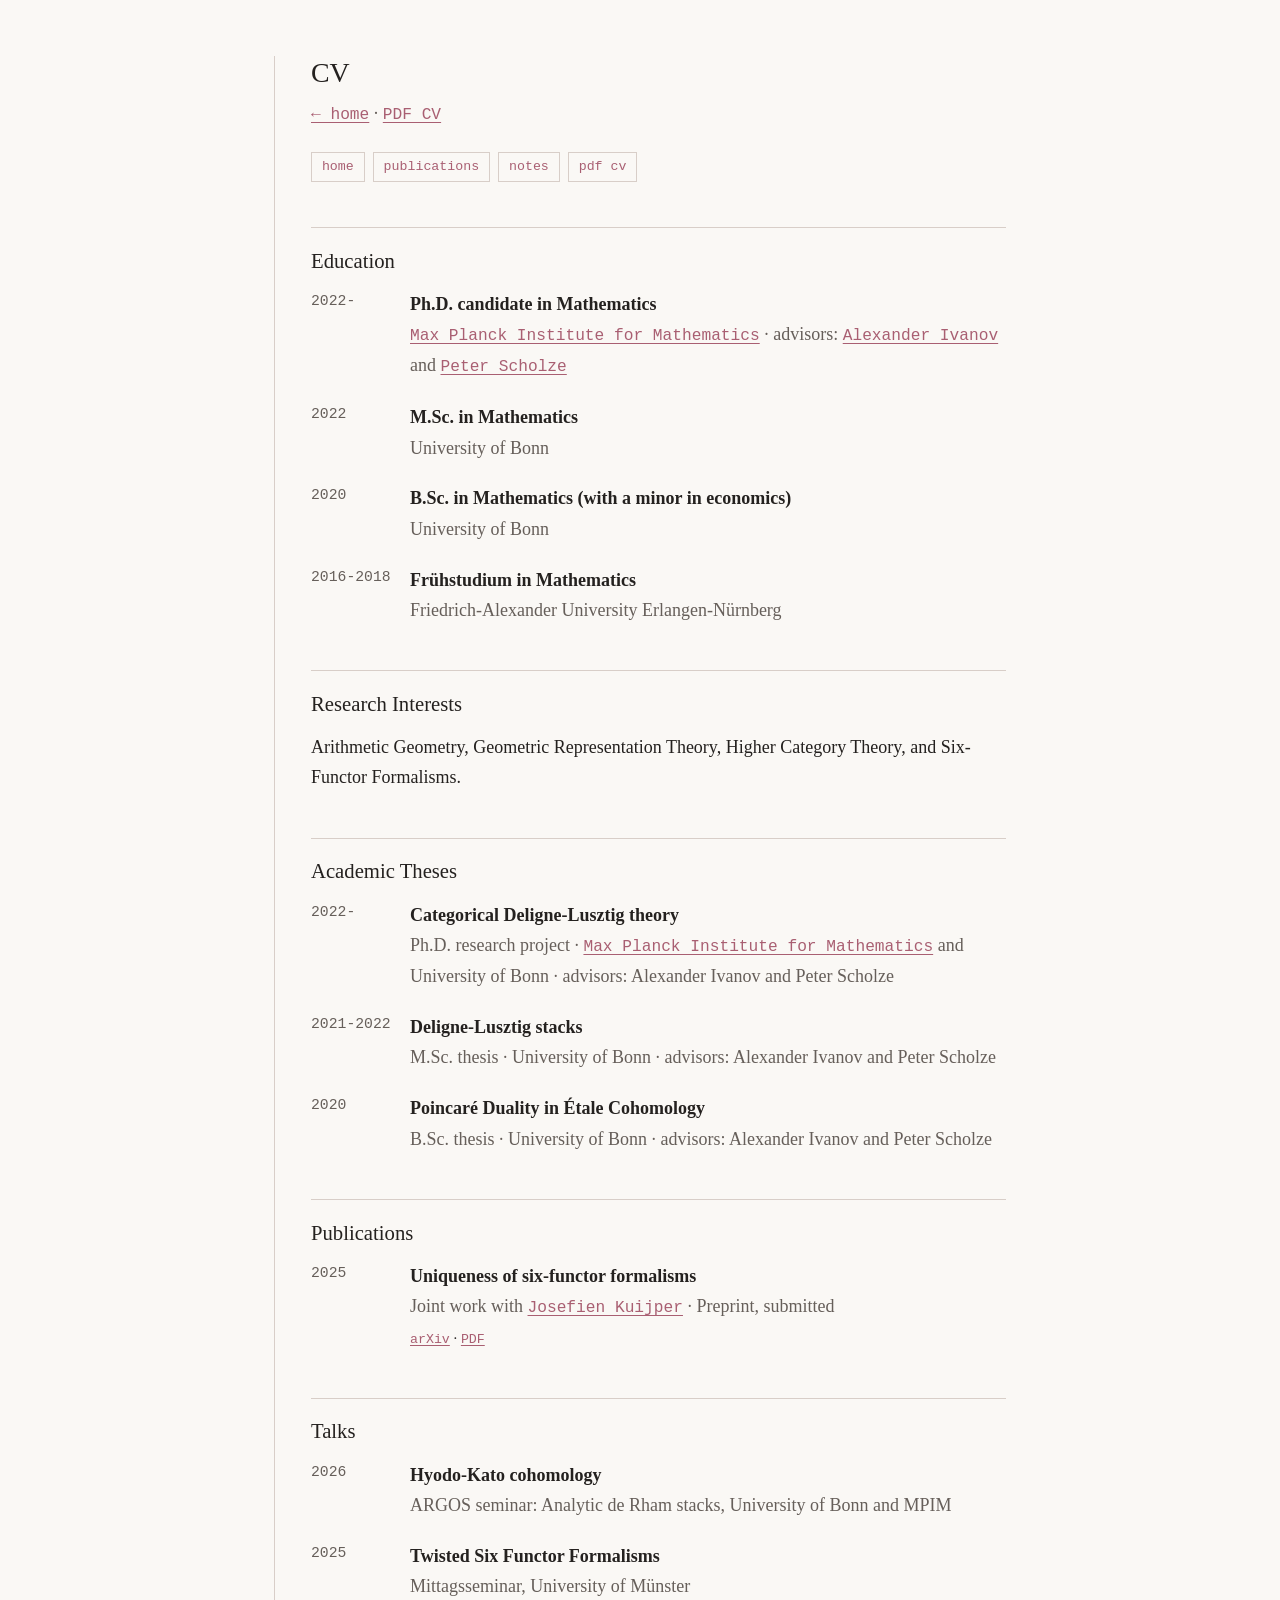
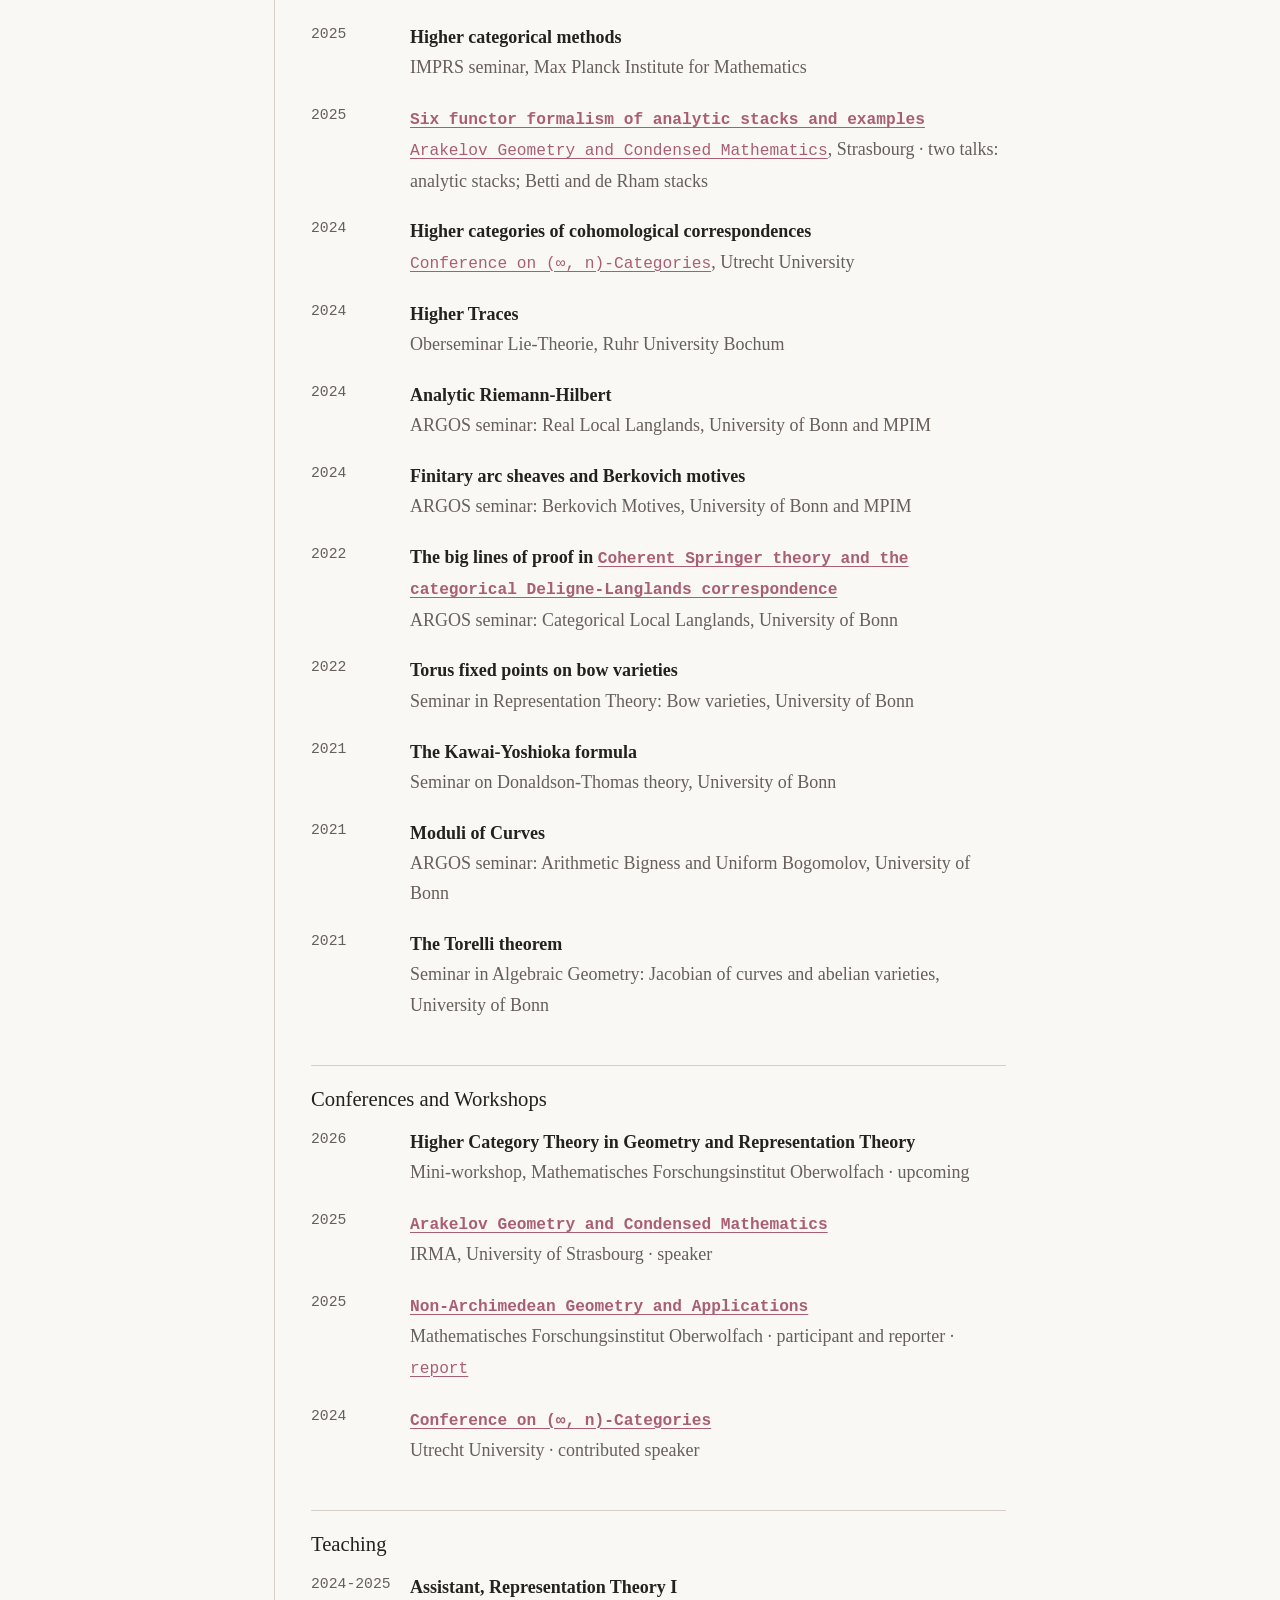
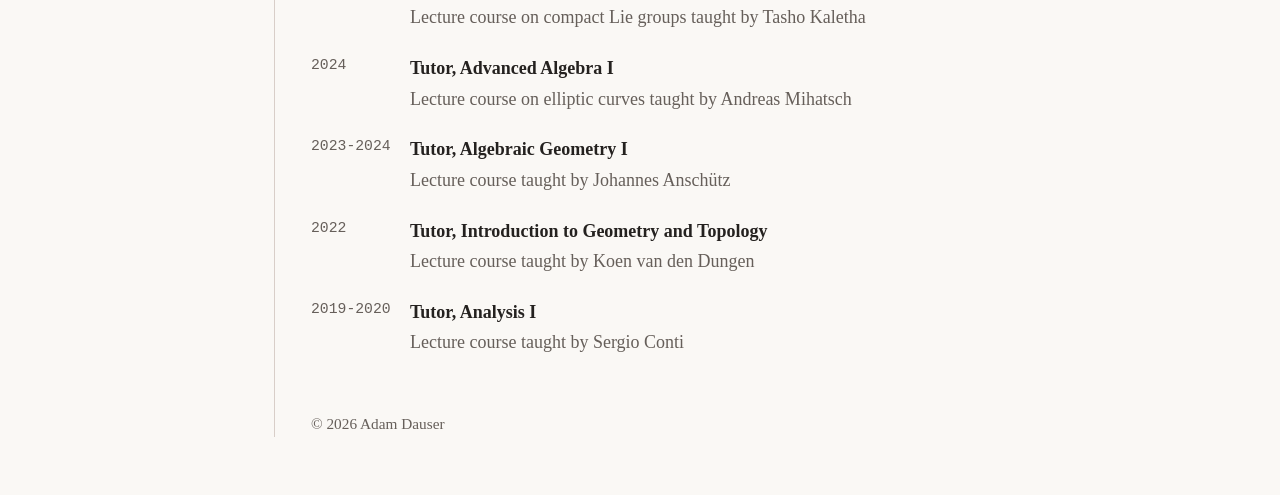
==== cv.html @ f24e63e9 "website built First stable version of the website" ====
<!doctype html>
<html lang="en">
<head>
  <meta charset="utf-8">
  <meta name="viewport" content="width=device-width, initial-scale=1">
  <title>Adam Dauser — CV</title>
  <meta name="description" content="Academic CV for Adam Dauser.">
  <meta name="theme-color" media="(prefers-color-scheme: light)" content="#faf8f5">
  <meta name="theme-color" media="(prefers-color-scheme: dark)" content="#151515">
  <meta property="og:title" content="Adam Dauser — CV">
  <meta property="og:description" content="Education, publications, talks, teaching, and projects.">
  <meta property="og:image" content="assets/social-preview.svg">
  <link rel="icon" href="assets/favicon.svg" type="image/svg+xml">
  <link rel="stylesheet" href="assets/style.css">
</head>
<body><div class="site"><main>
  <header>
    <h1>CV</h1>
    <p class="subtitle"><a href="index.html">← home</a> · <a href="cv/adam-dauser-cv.pdf">PDF CV</a></p>
    <nav><a class="pill" href="index.html">home</a><a class="pill" href="publications.html">publications</a><a class="pill" href="notes.html">notes</a><a class="pill" href="cv/adam-dauser-cv.pdf">pdf cv</a></nav>
  </header>

  <section>
    <h2>Education</h2>
    <div class="entry"><div class="year">2022-</div><div><strong>Ph.D. candidate in Mathematics</strong><br><span class="meta"><a href="https://www.mpim-bonn.mpg.de/peoplelist?plgroup=graduates">Max Planck Institute for Mathematics</a> · advisors: <a href="https://math.ruhr-uni-bochum.de/fakultaet/arbeitsbereiche/algebra/research-team-ivanov/team/prof-dr-alexander-ivanov/">Alexander Ivanov</a> and <a href="https://people.mpim-bonn.mpg.de/scholze/">Peter Scholze</a></span></div></div>
    <div class="entry"><div class="year">2022</div><div><strong>M.Sc. in Mathematics</strong><br><span class="meta">University of Bonn</span></div></div>
    <div class="entry"><div class="year">2020</div><div><strong>B.Sc. in Mathematics (with a minor in economics)</strong><br><span class="meta">University of Bonn</span></div></div>
    <div class="entry"><div class="year">2016-2018</div><div><strong>Frühstudium in Mathematics</strong><br><span class="meta">Friedrich-Alexander University Erlangen-Nürnberg</span></div></div>
  </section>

  <section>
    <h2>Research Interests</h2>
    <p>Arithmetic Geometry, Geometric Representation Theory, Higher Category Theory, and Six-Functor Formalisms.</p>
  </section>

  <section>
    <h2>Academic Theses</h2>
    <div class="entry"><div class="year">2022-</div><div><strong>Categorical Deligne-Lusztig theory</strong><br><span class="meta">Ph.D. research project · <a href="https://www.mpim-bonn.mpg.de/peoplelist?plgroup=graduates">Max Planck Institute for Mathematics</a> and University of Bonn · advisors: Alexander Ivanov and Peter Scholze</span></div></div>
    <div class="entry"><div class="year">2021-2022</div><div><strong>Deligne-Lusztig stacks</strong><br><span class="meta">M.Sc. thesis · University of Bonn · advisors: Alexander Ivanov and Peter Scholze</span></div></div>
    <div class="entry"><div class="year">2020</div><div><strong>Poincaré Duality in Étale Cohomology</strong><br><span class="meta">B.Sc. thesis · University of Bonn · advisors: Alexander Ivanov and Peter Scholze</span></div></div>
  </section>

  <section>
    <h2>Publications</h2>
    <div class="entry"><div class="year">2025</div><div><strong>Uniqueness of six-functor formalisms</strong><br><span class="meta">Joint work with <a href="https://sites.google.com/view/josefienkuijper">Josefien Kuijper</a> · Preprint, submitted</span><br><span class="links"><a href="https://arxiv.org/abs/2412.15780">arXiv</a> · <a href="https://arxiv.org/pdf/2412.15780">PDF</a></span></div></div>
  </section>

  <section>
    <h2>Talks</h2>
    <div class="entry"><div class="year">2026</div><div><strong>Hyodo-Kato cohomology</strong><br><span class="meta">ARGOS seminar: Analytic de Rham stacks, University of Bonn and MPIM</span></div></div>
    <div class="entry"><div class="year">2025</div><div><strong>Twisted Six Functor Formalisms</strong><br><span class="meta">Mittagsseminar, University of Münster</span></div></div>
    <div class="entry"><div class="year">2025</div><div><strong>Higher categorical methods</strong><br><span class="meta">IMPRS seminar, Max Planck Institute for Mathematics</span></div></div>
    <div class="entry"><div class="year">2025</div><div><strong><a href="https://lebras.perso.math.cnrs.fr/Notes_Dauser.pdf">Six functor formalism of analytic stacks and examples</a></strong><br><span class="meta"><a href="https://irma.math.unistra.fr/~lfu/Activities/Conference-Arakelov-and-Condensed.html">Arakelov Geometry and Condensed Mathematics</a>, Strasbourg · two talks: analytic stacks; Betti and de Rham stacks</span></div></div>
    <div class="entry"><div class="year">2024</div><div><strong>Higher categories of cohomological correspondences</strong><br><span class="meta"><a href="https://sites.google.com/view/inftyncategories">Conference on (∞, n)-Categories</a>, Utrecht University</span></div></div>
    <div class="entry"><div class="year">2024</div><div><strong>Higher Traces</strong><br><span class="meta">Oberseminar Lie-Theorie, Ruhr University Bochum</span></div></div>
    <div class="entry"><div class="year">2024</div><div><strong>Analytic Riemann-Hilbert</strong><br><span class="meta">ARGOS seminar: Real Local Langlands, University of Bonn and MPIM</span></div></div>
    <div class="entry"><div class="year">2024</div><div><strong>Finitary arc sheaves and Berkovich motives</strong><br><span class="meta">ARGOS seminar: Berkovich Motives, University of Bonn and MPIM</span></div></div>
    <div class="entry"><div class="year">2022</div><div><strong>The big lines of proof in <a href="https://arxiv.org/abs/2010.02321">Coherent Springer theory and the categorical Deligne-Langlands correspondence</a></strong><br><span class="meta">ARGOS seminar: Categorical Local Langlands, University of Bonn</span></div></div>
    <div class="entry"><div class="year">2022</div><div><strong>Torus fixed points on bow varieties</strong><br><span class="meta">Seminar in Representation Theory: Bow varieties, University of Bonn</span></div></div>
    <div class="entry"><div class="year">2021</div><div><strong>The Kawai-Yoshioka formula</strong><br><span class="meta">Seminar on Donaldson-Thomas theory, University of Bonn</span></div></div>
    <div class="entry"><div class="year">2021</div><div><strong>Moduli of Curves</strong><br><span class="meta">ARGOS seminar: Arithmetic Bigness and Uniform Bogomolov, University of Bonn</span></div></div>
    <div class="entry"><div class="year">2021</div><div><strong>The Torelli theorem</strong><br><span class="meta">Seminar in Algebraic Geometry: Jacobian of curves and abelian varieties, University of Bonn</span></div></div>
  </section>

  <section>
    <h2>Conferences and Workshops</h2>
    <div class="entry"><div class="year">2026</div><div><strong>Higher Category Theory in Geometry and Representation Theory</strong><br><span class="meta">Mini-workshop, Mathematisches Forschungsinstitut Oberwolfach · upcoming</span></div></div>
    <div class="entry"><div class="year">2025</div><div><strong><a href="https://irma.math.unistra.fr/~lfu/Activities/Conference-Arakelov-and-Condensed.html">Arakelov Geometry and Condensed Mathematics</a></strong><br><span class="meta">IRMA, University of Strasbourg · speaker</span></div></div>
    <div class="entry"><div class="year">2025</div><div><strong><a href="https://publications.mfo.de/handle/mfo/4342">Non-Archimedean Geometry and Applications</a></strong><br><span class="meta">Mathematisches Forschungsinstitut Oberwolfach · participant and reporter · <a href="https://publications.mfo.de/bitstream/handle/mfo/4342/OWR_2025_29.pdf?isAllowed=y&amp;sequence=1">report</a></span></div></div>
    <div class="entry"><div class="year">2024</div><div><strong><a href="https://sites.google.com/view/inftyncategories">Conference on (∞, n)-Categories</a></strong><br><span class="meta">Utrecht University · contributed speaker</span></div></div>
  </section>

  <section>
    <h2>Teaching</h2>
    <div class="entry"><div class="year">2024-2025</div><div><strong>Assistant, Representation Theory I</strong><br><span class="meta">Lecture course on compact Lie groups taught by Tasho Kaletha</span></div></div>
    <div class="entry"><div class="year">2024</div><div><strong>Tutor, Advanced Algebra I</strong><br><span class="meta">Lecture course on elliptic curves taught by Andreas Mihatsch</span></div></div>
    <div class="entry"><div class="year">2023-2024</div><div><strong>Tutor, Algebraic Geometry I</strong><br><span class="meta">Lecture course taught by Johannes Anschütz</span></div></div>
    <div class="entry"><div class="year">2022</div><div><strong>Tutor, Introduction to Geometry and Topology</strong><br><span class="meta">Lecture course taught by Koen van den Dungen</span></div></div>
    <div class="entry"><div class="year">2019-2020</div><div><strong>Tutor, Analysis I</strong><br><span class="meta">Lecture course taught by Sergio Conti</span></div></div>
  </section>

  <footer>© 2026 Adam Dauser</footer>
</main></div></body>
</html>
---- assets/style.css ----
:root {
  --bg: #faf8f5;
  --text: #24211f;
  --muted: #665f5a;
  --line: #d8cec8;
  --link: #a95f72;
  --link-bg: #f2dce2;
  --visited: #8d6973;
  --code-bg: #f3eee9;
}

@media (prefers-color-scheme: dark) {
  :root {
    --bg: #151515;
    --text: #e8e2dc;
    --muted: #b5aaa3;
    --line: #3b3431;
    --link: #e49aad;
    --link-bg: #3a242c;
    --visited: #c990a0;
    --code-bg: #222020;
  }
}

* {
  box-sizing: border-box;
}

html {
  font-size: 18px;
}

body {
  margin: 0;
  background: var(--bg);
  color: var(--text);
  font-family: Georgia, serif;
  line-height: 1.68;
}

::selection {
  background: var(--link-bg);
  color: var(--text);
}

.site {
  max-width: 780px;
  margin: 0 auto;
  padding: 56px 24px 72px;
}

main {
  border-left: 1px solid var(--line);
  padding-left: 2rem;
}

header {
  margin-bottom: 2.2rem;
}

h1, h2, h3, p, ul, ol, table {
  margin-top: 0;
}

h1 {
  font-family: Georgia, serif;
  font-size: 1.55rem;
  font-weight: normal;
  line-height: 1.2;
  letter-spacing: 0;
  margin-bottom: 0.45rem;
}

h2 {
  font-family: Georgia, serif;
  font-size: 1.15rem;
  font-weight: normal;
  line-height: 1.3;
  letter-spacing: 0;
  text-transform: none;
  margin-top: 2.5rem;
  margin-bottom: 0.8rem;
  border-top: 1px solid var(--line);
  padding-top: 1.1rem;
}

h3 {
  font-family: Georgia, serif;
  font-size: 1.05rem;
  font-weight: normal;
  line-height: 1.3;
  letter-spacing: 0;
  text-transform: none;
  margin-top: 1.4rem;
  margin-bottom: 0.25rem;
}

.subtitle, .meta, footer {
  color: var(--muted);
}

nav {
  display: flex;
  flex-wrap: wrap;
  gap: 0.45rem;
  margin-top: 1.3rem;
  font-size: 0.82rem;
}

a {
  color: var(--link);
  font-family: ui-monospace, SFMono-Regular, Menlo, Consolas, monospace;
  font-size: 0.9em;
  text-decoration-thickness: 1px;
  text-underline-offset: 0.18em;
}

a:visited {
  color: var(--visited);
}

a:hover {
  background: var(--link-bg);
}

.pill {
  display: inline-block;
  border: 1px solid var(--line);
  padding: 0.15rem 0.55rem;
  text-decoration: none;
  color: var(--link);
}

.pill:hover {
  background: var(--link-bg);
}

ul.clean {
  list-style: none;
  padding-left: 0;
}

ul.clean li {
  margin-bottom: 1rem;
}

.contact-list {
  display: grid;
  gap: 0.65rem;
  margin: 0;
}

.contact-list div {
  display: grid;
  grid-template-columns: 4.5rem 1fr;
  gap: 1rem;
}

.contact-list dt {
  color: var(--muted);
  font-family: ui-monospace, SFMono-Regular, Menlo, Consolas, monospace;
  font-size: 0.82rem;
}

.contact-list dd {
  margin: 0;
}

.entry {
  display: grid;
  grid-template-columns: 4.5rem 1fr;
  gap: 1rem;
  margin-bottom: 1.15rem;
}

.year {
  font-family: ui-monospace, SFMono-Regular, Menlo, Consolas, monospace;
  font-size: 0.82rem;
  color: var(--muted);
}

.links {
  font-size: 0.82rem;
}

table {
  width: 100%;
  border-collapse: collapse;
  margin-bottom: 1.4rem;
}

td, th {
  border-top: 1px solid var(--line);
  padding: 0.55rem 0;
  text-align: left;
  vertical-align: top;
}

img {
  max-width: 100%;
  height: auto;
}

footer {
  margin-top: 3rem;
  font-size: 0.85rem;
}

@media (max-width: 620px) {
  html {
    font-size: 16px;
  }

  .site {
    padding: 32px 18px 48px;
  }

  main {
    padding-left: 1.1rem;
  }

  .entry {
    grid-template-columns: 1fr;
    gap: 0.1rem;
  }

  .contact-list div {
    grid-template-columns: 1fr;
    gap: 0.1rem;
  }
}

@media print {
  :root {
    --bg: #ffffff;
    --text: #000000;
    --muted: #444444;
    --line: #bbbbbb;
    --link: #000000;
    --visited: #000000;
  }

  body {
    background: white;
    color: black;
    font-size: 12pt;
  }

  .site {
    max-width: none;
    padding: 0;
  }

  main {
    border-left: none;
    padding-left: 0;
  }

  nav, .no-print {
    display: none;
  }

  a::after {
    content: " (" attr(href) ")";
    font-size: 0.85em;
  }

  h2 {
    break-after: avoid;
  }
}
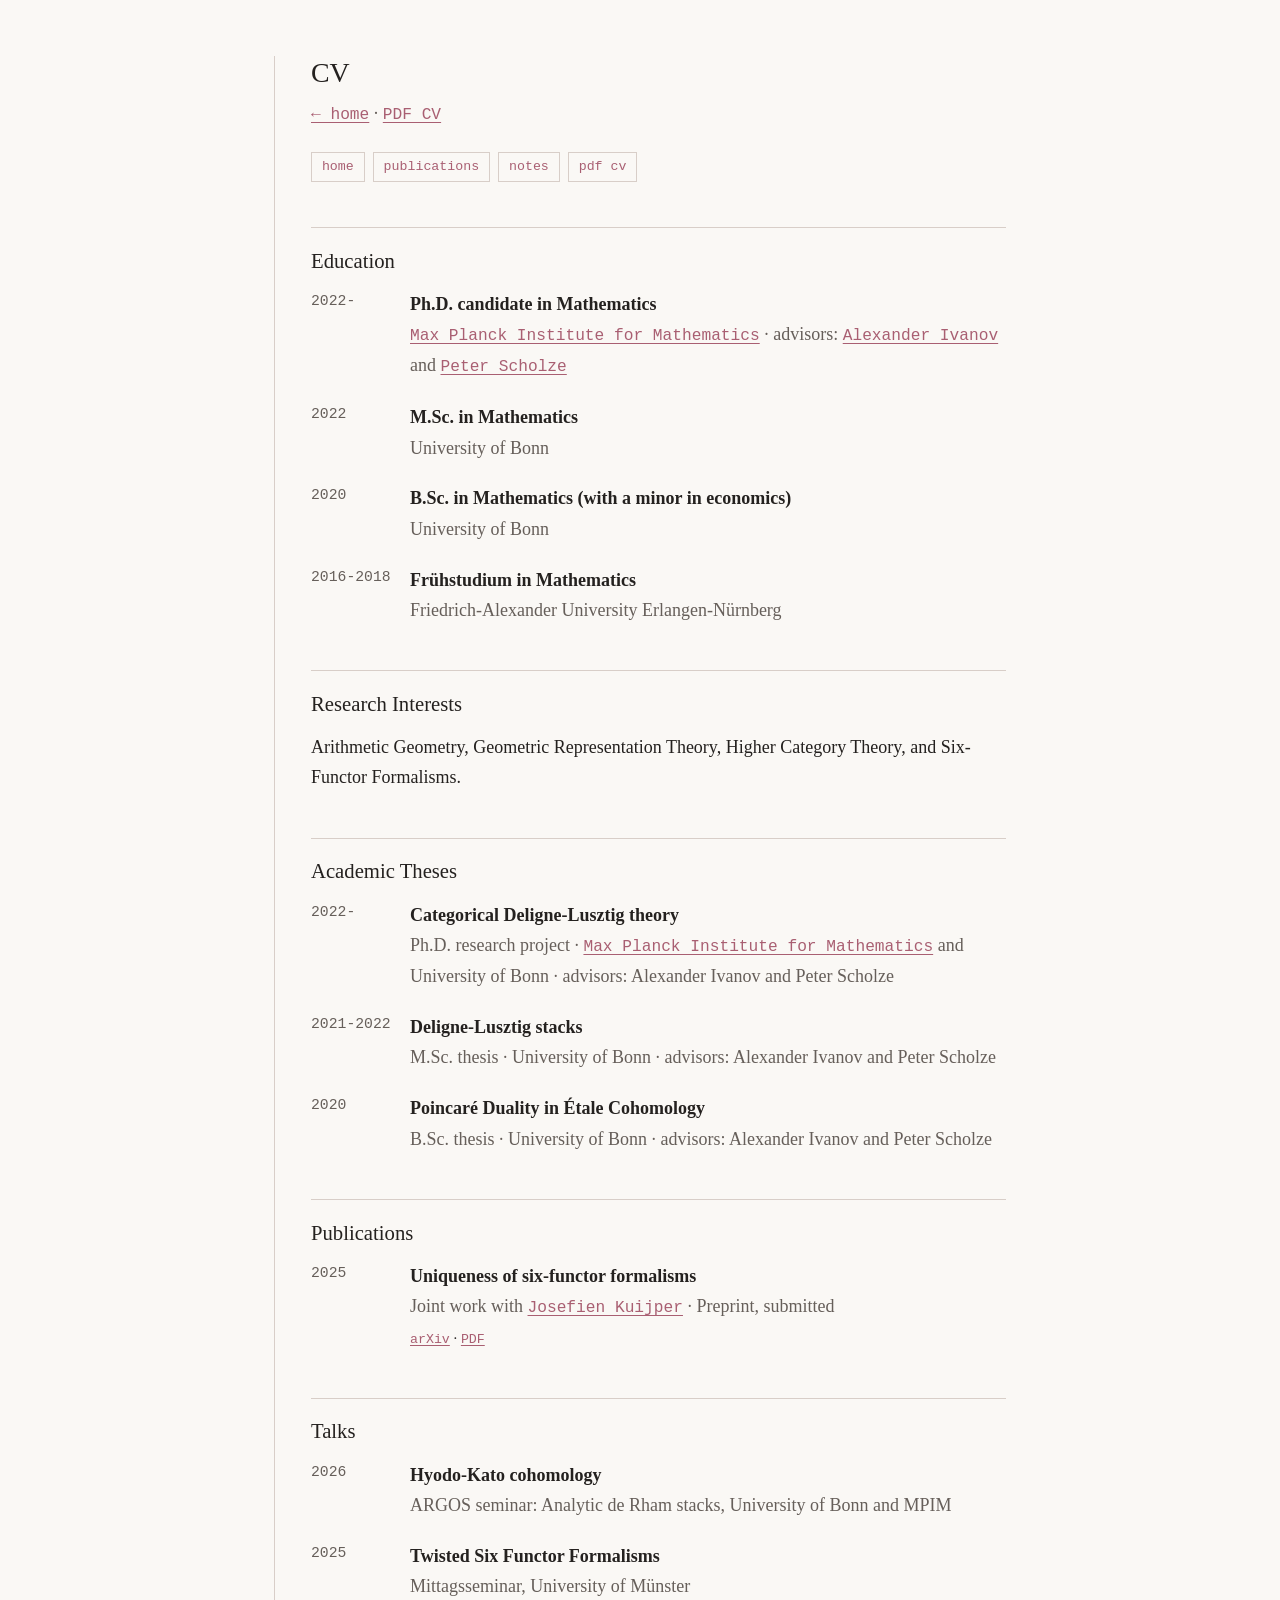
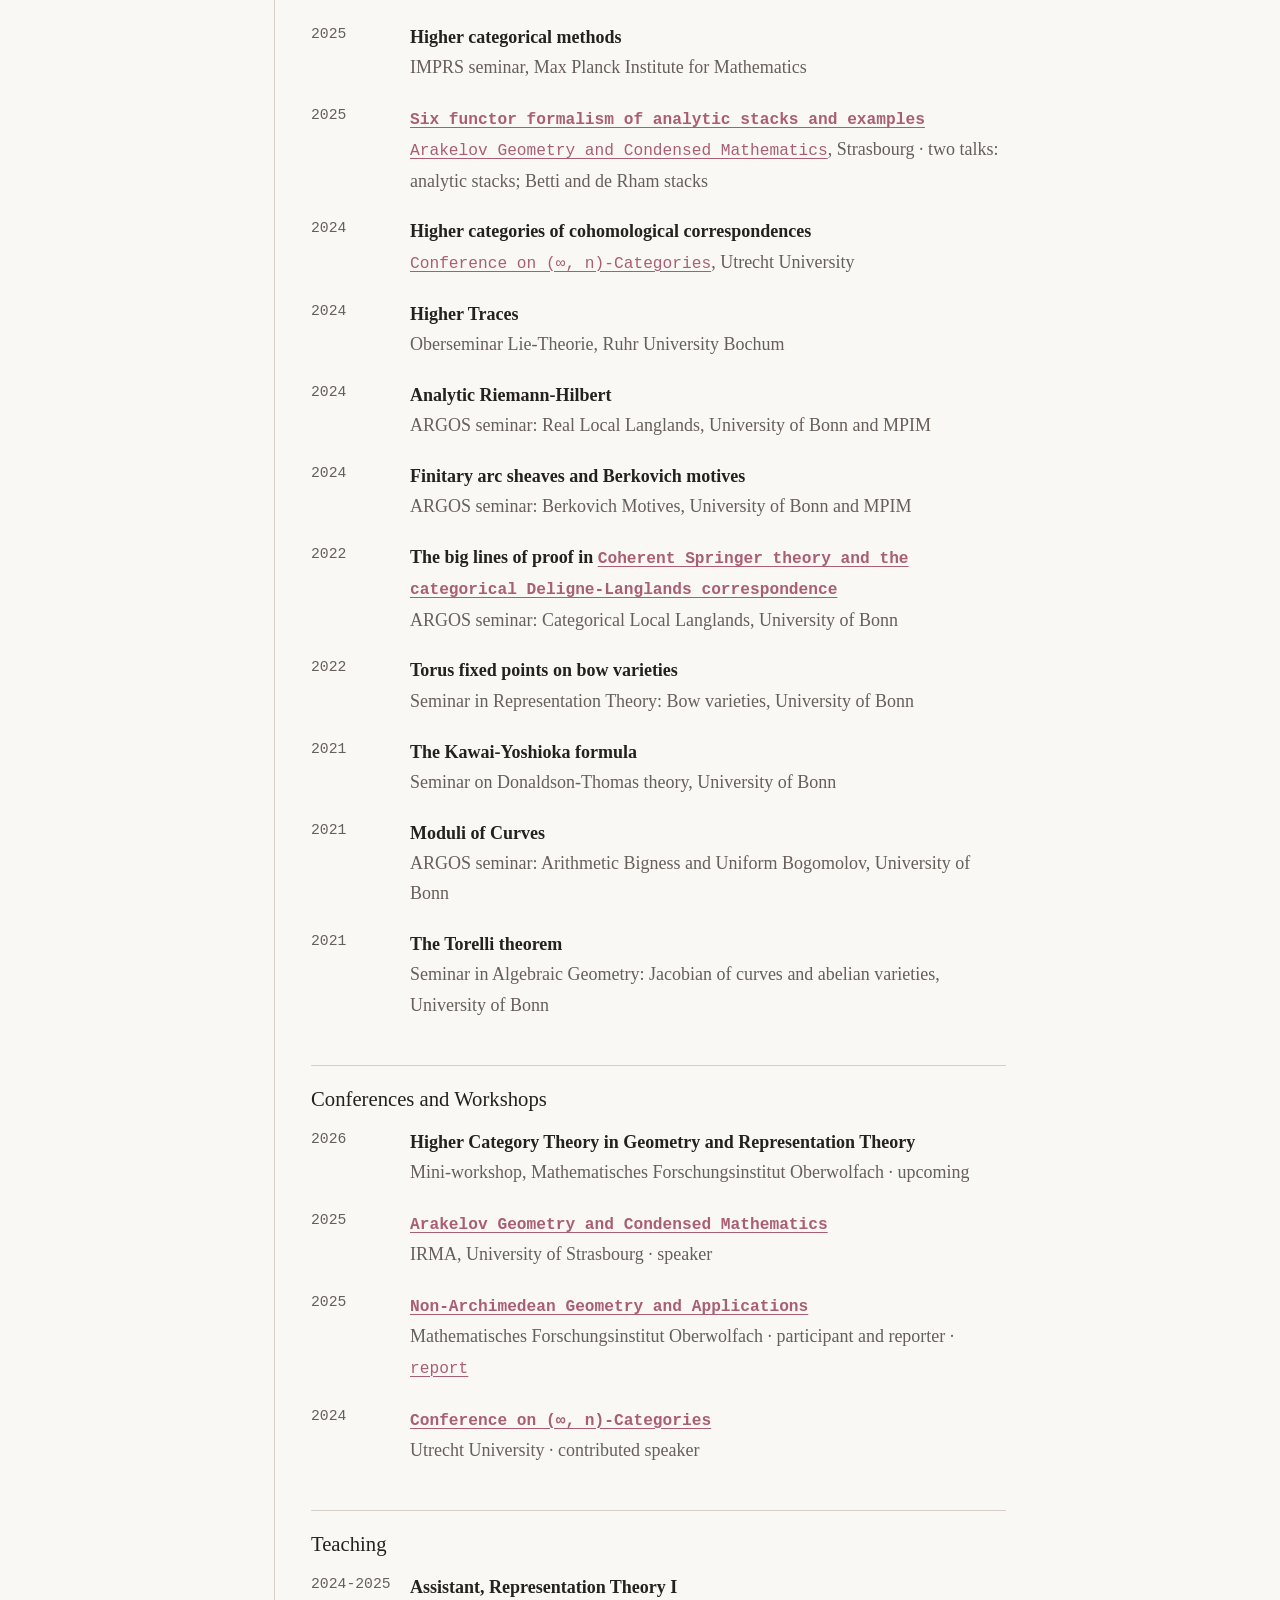
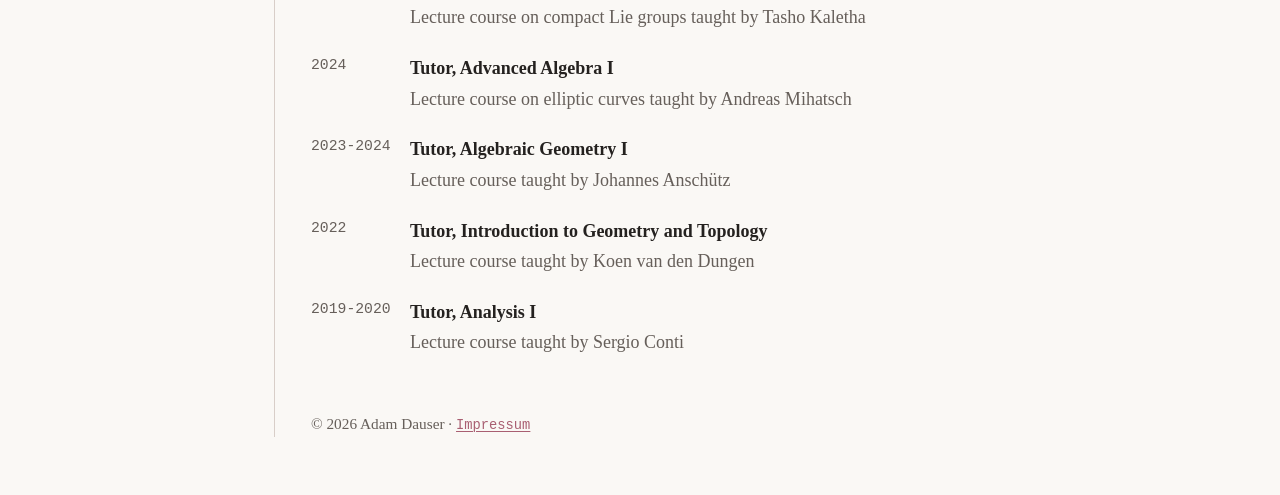
==== commit 5da00b0e: "Added Impressum German law..." ====
--- a/cv.html
+++ b/cv.html
@@ -79,6 +79,6 @@
     <div class="entry"><div class="year">2019-2020</div><div><strong>Tutor, Analysis I</strong><br><span class="meta">Lecture course taught by Sergio Conti</span></div></div>
   </section>
 
-  <footer>© 2026 Adam Dauser</footer>
+  <footer>© 2026 Adam Dauser · <a href="impressum.html">Impressum</a></footer>
 </main></div></body>
 </html>
